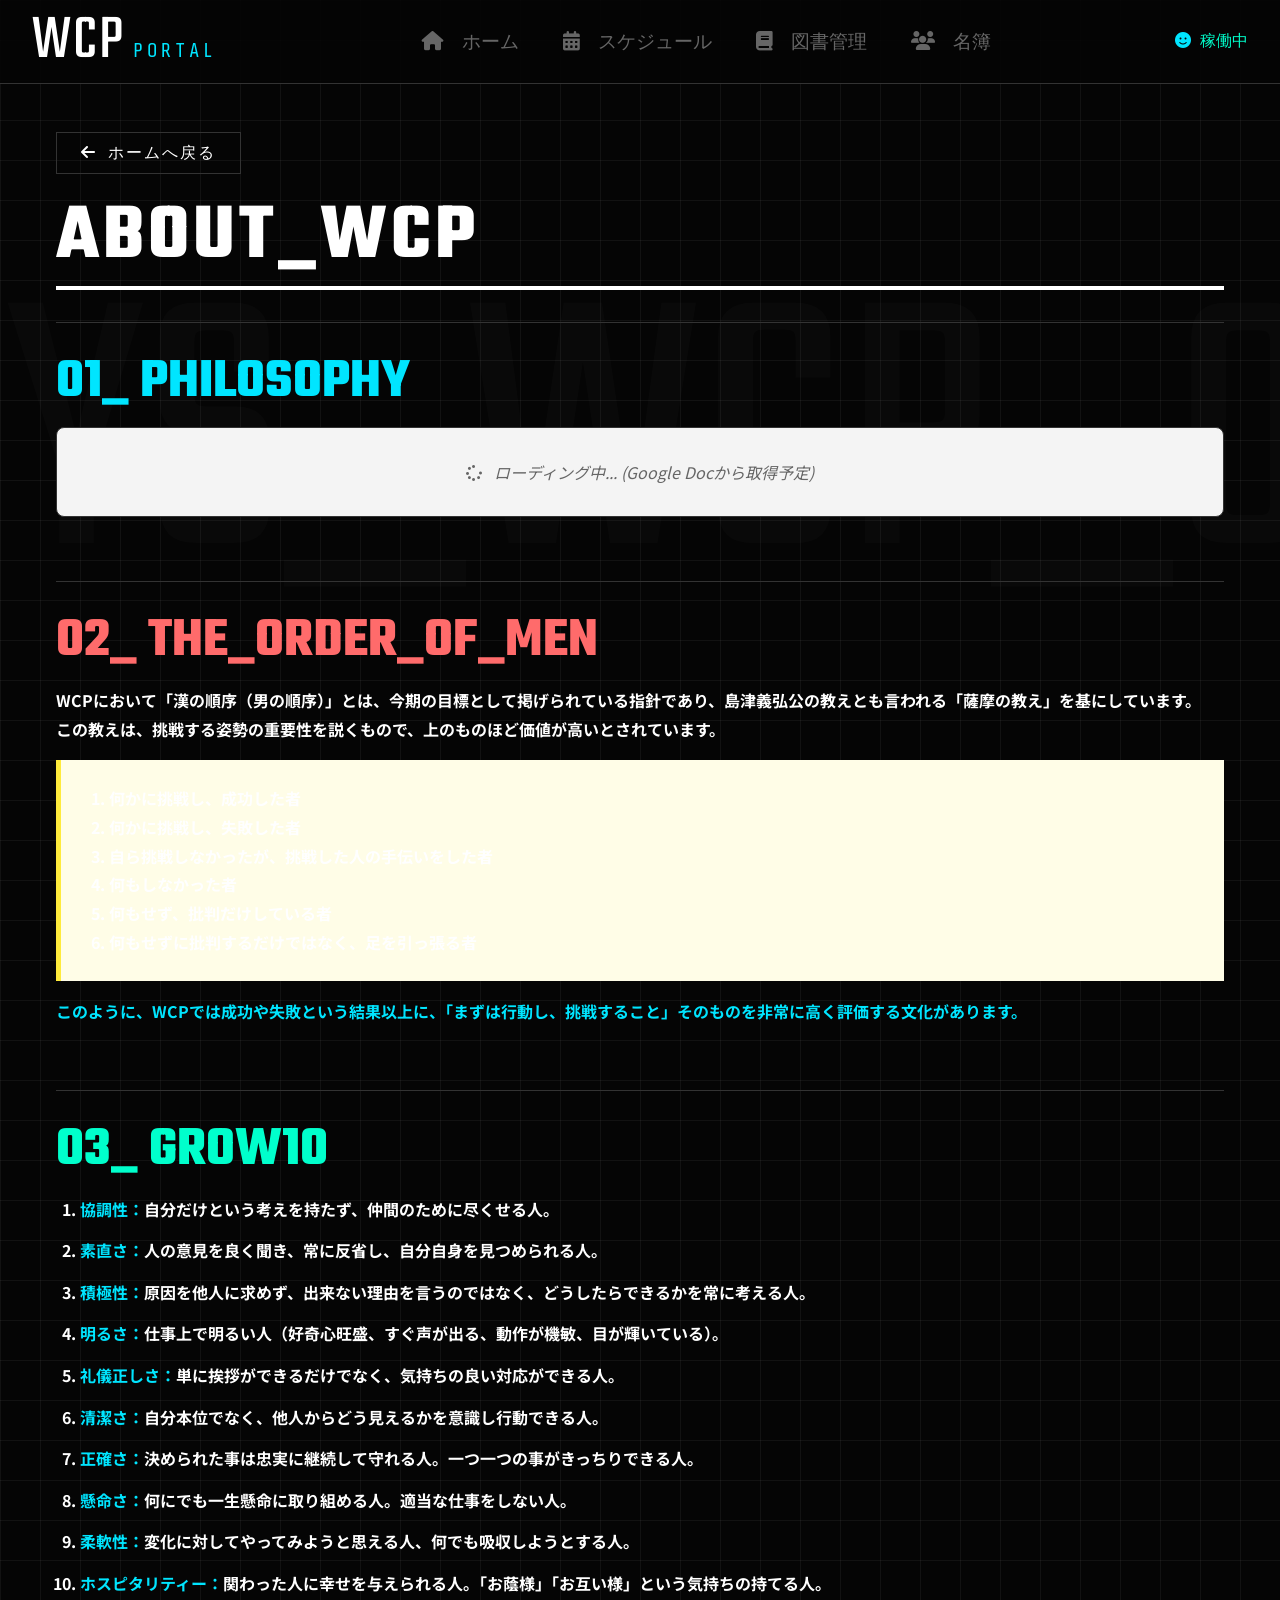
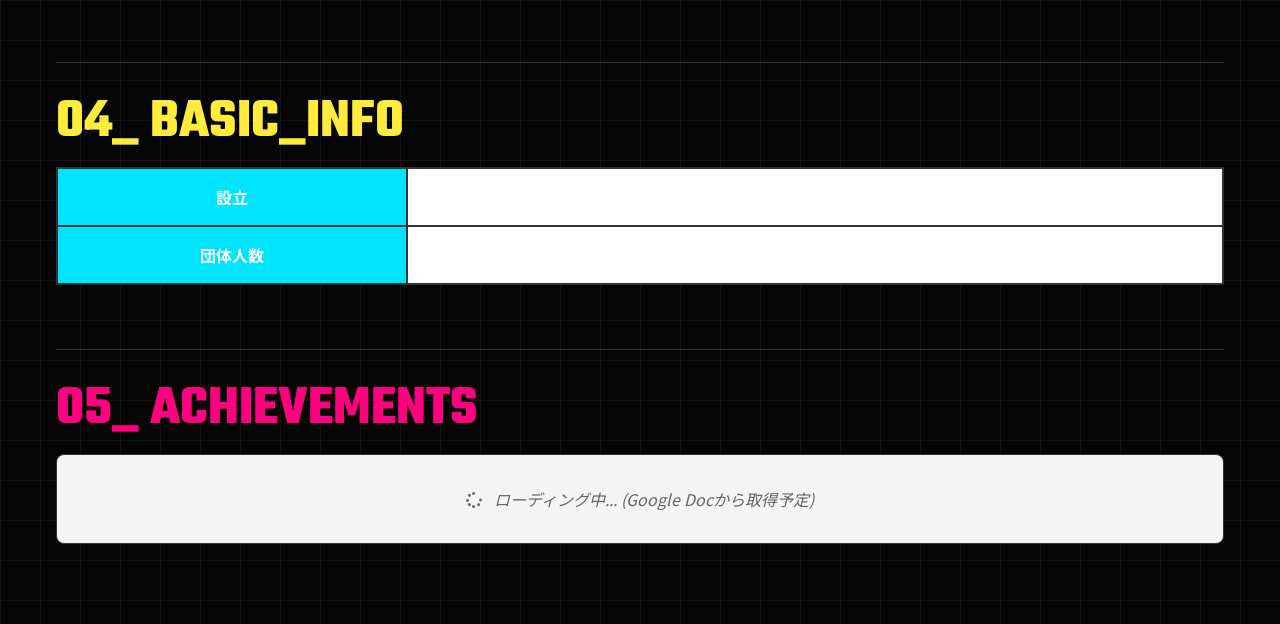
==== about.html @ 104dc33b "Add files via upload" ====
<!DOCTYPE html>
<html lang="ja">
<head>
    <meta charset="UTF-8">
    <meta name="viewport" content="width=device-width, initial-scale=1.0">
    <title>WCPについて | WCP Member Portal</title>
    <!-- Fonts: Shrikhand for headings, Noto Sans JP for body -->
    <link rel="preconnect" href="https://fonts.googleapis.com">
    <link rel="preconnect" href="https://fonts.gstatic.com" crossorigin>
    <link href="https://fonts.googleapis.com/css2?family=Noto+Sans+JP:wght@400;700;900&family=Share+Tech+Mono&family=Shrikhand&family=Teko:wght@400;600;700&display=swap" rel="stylesheet">
    <!-- FontAwesome -->
    <link rel="stylesheet" href="https://cdnjs.cloudflare.com/ajax/libs/font-awesome/6.4.0/css/all.min.css">
    <link rel="stylesheet" href="index.css">
</head>
<body>
    <div class="pop-background-pattern"></div>

    <header class="topbar">
        <div class="logo">
            <span class="pop-text">WCP</span>
            <span class="sub-logo">PORTAL</span>
        </div>
        <nav class="main-nav">
            <button class="nav-btn" data-view="home" onclick="window.location.href='index.html?view=home'"><i class="fa-solid fa-house"></i> ホーム</button>
            <button class="nav-btn" data-view="schedule" onclick="window.location.href='index.html?view=schedule'"><i class="fa-solid fa-calendar-days"></i> スケジュール</button>
            <button class="nav-btn" data-view="books" onclick="window.location.href='index.html?view=books'"><i class="fa-solid fa-book"></i> 図書管理</button>
            <button class="nav-btn" data-view="roster" onclick="window.location.href='index.html?view=roster'"><i class="fa-solid fa-users"></i> 名簿</button>
        </nav>
        <div class="user-status">
            <i class="fa-solid fa-face-smile" style="color: var(--accent-blue);"></i> 稼働中
        </div>
    </header>

    <main class="container">
        <div class="view-animate">
            <button class="cyber-btn" style="margin-bottom: 1.5rem;" onclick="window.location.href='index.html'"><i class="fa-solid fa-arrow-left"></i> ホームへ戻る</button>
            <h1 class="section-title">ABOUT_WCP</h1>
            
            <div class="cyber-card" style="margin-bottom: 2rem;">
                <h2 style="font-family: var(--font-heading); font-size: 3.5rem; color: var(--accent-blue); margin-bottom: 1rem; line-height: 1;">
                    01_ PHILOSOPHY
                </h2>
                <!-- Google ドキュメントから取得する前提の枠 -->
                <div style="background: #f4f4f4; border: 1px solid var(--border-color); padding: 2rem; text-align: center; font-style: italic; color: var(--text-muted); border-radius: 8px;">
                    <i class="fa-solid fa-spinner fa-spin" style="margin-right: 0.5rem;"></i> ローディング中... (Google Docから取得予定)
                </div>
            </div>

            <div class="cyber-card" style="margin-bottom: 2rem;">
                <h2 style="font-family: var(--font-heading); font-size: 3.5rem; color: #ff6b6b; margin-bottom: 1rem; line-height: 1;">
                    02_ THE_ORDER_OF_MEN
                </h2>
                <p style="line-height: 1.8; font-weight: 700; margin-bottom: 1rem;">
                    WCPにおいて「漢の順序（男の順序）」とは、今期の目標として掲げられている指針であり、島津義弘公の教えとも言われる「薩摩の教え」を基にしています。<br>
                    この教えは、挑戦する姿勢の重要性を説くもので、上のものほど価値が高いとされています。
                </p>
                <ol style="padding-left: 2rem; line-height: 1.8; font-weight: 700; margin-bottom: 1rem; background: #fffde7; padding: 1.5rem 1.5rem 1.5rem 3rem; border-left: 5px solid var(--accent-yellow);">
                    <li>何かに挑戦し、成功した者</li>
                    <li>何かに挑戦し、失敗した者</li>
                    <li>自ら挑戦しなかったが、挑戦した人の手伝いをした者</li>
                    <li>何もしなかった者</li>
                    <li>何もせず、批判だけしている者</li>
                    <li>何もせずに批判するだけではなく、足を引っ張る者</li>
                </ol>
                <p style="line-height: 1.8; font-weight: 700; color: var(--accent-blue);">
                    このように、WCPでは成功や失敗という結果以上に、「まずは行動し、挑戦すること」そのものを非常に高く評価する文化があります。
                </p>
            </div>

            <div class="cyber-card" style="margin-bottom: 2rem;">
                <h2 style="font-family: var(--font-heading); font-size: 3.5rem; color: #00ffcc; margin-bottom: 1rem; line-height: 1;">
                    03_ GROW10
                </h2>
                <ol style="padding-left: 1.5rem; line-height: 1.8; font-weight: 700; display: flex; flex-direction: column; gap: 0.8rem;">
                    <li><span style="color: var(--accent-blue);">協調性：</span>自分だけという考えを持たず、仲間のために尽くせる人。</li>
                    <li><span style="color: var(--accent-blue);">素直さ：</span>人の意見を良く聞き、常に反省し、自分自身を見つめられる人。</li>
                    <li><span style="color: var(--accent-blue);">積極性：</span>原因を他人に求めず、出来ない理由を言うのではなく、どうしたらできるかを常に考える人。</li>
                    <li><span style="color: var(--accent-blue);">明るさ：</span>仕事上で明るい人（好奇心旺盛、すぐ声が出る、動作が機敏、目が輝いている）。</li>
                    <li><span style="color: var(--accent-blue);">礼儀正しさ：</span>単に挨拶ができるだけでなく、気持ちの良い対応ができる人。</li>
                    <li><span style="color: var(--accent-blue);">清潔さ：</span>自分本位でなく、他人からどう見えるかを意識し行動できる人。</li>
                    <li><span style="color: var(--accent-blue);">正確さ：</span>決められた事は忠実に継続して守れる人。一つ一つの事がきっちりできる人。</li>
                    <li><span style="color: var(--accent-blue);">懸命さ：</span>何にでも一生懸命に取り組める人。適当な仕事をしない人。</li>
                    <li><span style="color: var(--accent-blue);">柔軟性：</span>変化に対してやってみようと思える人、何でも吸収しようとする人。</li>
                    <li><span style="color: var(--accent-blue);">ホスピタリティー：</span>関わった人に幸せを与えられる人。「お蔭様」「お互い様」という気持ちの持てる人。</li>
                </ol>
            </div>

            <div class="cyber-card" style="margin-bottom: 2rem;">
                <h2 style="font-family: var(--font-heading); font-size: 3.5rem; color: var(--accent-yellow); margin-bottom: 1rem; line-height: 1;">
                    04_ BASIC_INFO
                </h2>
                <table class="info-table" style="width: 100%; border-collapse: collapse; margin-top: 1rem;">
                    <tbody>
                        <tr>
                            <th style="padding: 1rem; border: var(--border-width) solid var(--border-color); background: var(--accent-blue); color: white; width: 30%;">設立</th>
                            <td style="padding: 1rem; border: var(--border-width) solid var(--border-color); background: #fff; font-weight: bold;">2023年9月14日</td>
                        </tr>
                        <tr>
                            <th style="padding: 1rem; border: var(--border-width) solid var(--border-color); background: var(--accent-blue); color: white;">団体人数</th>
                            <td style="padding: 1rem; border: var(--border-width) solid var(--border-color); background: #fff; font-weight: bold;">115人</td>
                        </tr>
                    </tbody>
                </table>
            </div>

            <div class="cyber-card">
                <h2 style="font-family: var(--font-heading); font-size: 3.5rem; color: var(--accent-pink); margin-bottom: 1rem; line-height: 1;">
                    05_ ACHIEVEMENTS
                </h2>
                <!-- Google ドキュメントから取得する前提の枠 -->
                <div style="background: #f4f4f4; border: 1px solid var(--border-color); padding: 2rem; text-align: center; font-style: italic; color: var(--text-muted); border-radius: 8px;">
                    <i class="fa-solid fa-spinner fa-spin" style="margin-right: 0.5rem;"></i> ローディング中... (Google Docから取得予定)
                </div>
            </div>
        </div>
    </main>

    <script src="app.js"></script>
</body>
</html>
---- index.css ----
:root {
    --bg-color: #050505;
    --text-main: #ffffff;
    --text-muted: #666666;
    --accent-yellow: #ffeb3b;
    --accent-blue: #00e5ff;
    --accent-pink: #ff007f;
    --border-color: #333333;
    --border-width: 2px;
    --font-heading: 'Teko', sans-serif;
    --font-body: 'Noto Sans JP', sans-serif;
    --font-mono: 'Share Tech Mono', monospace;
    --transition-speed: 0.2s;
    --hard-shadow: none;
    --hard-shadow-hover: none;
}

* {
    margin: 0;
    padding: 0;
    box-sizing: border-box;
}

body {
    background-color: var(--bg-color);
    color: var(--text-main);
    font-family: var(--font-body);
    min-height: 100vh;
    overflow-x: hidden;
    position: relative;
    /* Subtle cyberpunk grid */
    background-image: 
        linear-gradient(rgba(255, 255, 255, 0.05) 1px, transparent 1px),
        linear-gradient(90deg, rgba(255, 255, 255, 0.05) 1px, transparent 1px);
    background-size: 40px 40px;
}

.pop-background-pattern {
    position: fixed;
    top: 50%;
    left: 50%;
    transform: translate(-50%, -50%);
    font-family: var(--font-heading);
    font-size: 30vw;
    color: rgba(255, 255, 255, 0.02);
    z-index: -1;
    pointer-events: none;
    white-space: nowrap;
    text-transform: uppercase;
}
.pop-background-pattern::after {
    content: "SYS_WCP_01";
}

/* Top Navigation */
.topbar {
    display: flex;
    justify-content: space-between;
    align-items: center;
    padding: 1rem 2rem;
    background: rgba(5, 5, 5, 0.9);
    border-bottom: 1px solid var(--border-color);
    box-shadow: none;
    position: sticky;
    top: 0;
    z-index: 100;
}

.logo {
    display: flex;
    align-items: baseline;
    gap: 0.5rem;
}

.pop-text {
    font-family: var(--font-heading);
    font-size: 4rem;
    color: var(--text-main);
    text-shadow: none;
    letter-spacing: 2px;
    line-height: 0.8;
}

.sub-logo {
    font-family: var(--font-mono);
    font-size: 1.2rem;
    color: var(--accent-blue);
    letter-spacing: 4px;
}

.main-nav {
    display: flex;
    gap: 1.5rem;
}

.nav-btn {
    background: transparent;
    border: none;
    color: var(--text-muted);
    font-family: var(--font-mono);
    font-size: 1.2rem;
    font-weight: normal;
    cursor: pointer;
    padding: 0.5rem 0;
    border-radius: 0;
    box-shadow: none;
    transition: all var(--transition-speed) ease;
    text-transform: uppercase;
    position: relative;
}

.nav-btn i {
    margin-right: 0.5rem;
}

.nav-btn::before {
    content: '> ';
    opacity: 0;
    color: var(--accent-yellow);
    transition: opacity var(--transition-speed) ease;
}

.nav-btn:hover {
    color: var(--text-main);
    transform: none;
}

.nav-btn:hover::before {
    opacity: 1;
}

.nav-btn.active {
    color: var(--accent-yellow);
}
.nav-btn.active::before {
    opacity: 1;
}

.user-status {
    font-family: var(--font-mono);
    font-weight: normal;
    font-size: 1rem;
    background: transparent;
    padding: 0;
    border: none;
    color: #00ffcc;
}

/* Layout */
.container {
    max-width: 1200px;
    margin: 3rem auto;
    padding: 0 1rem;
}

/* Common Components */
.section-title {
    font-family: var(--font-heading);
    font-size: 5rem;
    color: var(--text-main);
    margin-bottom: 2rem;
    text-align: left;
    text-shadow: none;
    letter-spacing: 4px;
    border-bottom: 4px solid var(--text-main);
    padding-bottom: 0.5rem;
    line-height: 1;
    text-transform: uppercase;
}

.cyber-card { 
    background: transparent;
    border: none;
    border-top: 1px solid var(--border-color);
    border-radius: 0;
    padding: 2rem 0;
    box-shadow: none;
    transition: all var(--transition-speed) ease;
    position: relative;
    overflow: visible;
}

.cyber-card:hover {
    transform: none;
    box-shadow: none;
    border-top-color: var(--text-main);
}

/* Typography List specific for Home Menu */
.typo-menu-list {
    display: flex;
    flex-direction: column;
    gap: 1rem;
}

.typo-menu-item {
    font-family: var(--font-heading);
    font-size: 4rem;
    line-height: 1;
    color: var(--text-muted);
    cursor: pointer;
    transition: all var(--transition-speed) ease;
    display: flex;
    align-items: center;
    gap: 1rem;
    text-transform: uppercase;
}

.typo-menu-item:hover {
    color: var(--text-main);
    padding-left: 2rem;
}

.typo-menu-item:hover .typo-menu-index {
    color: var(--accent-yellow);
}

.typo-menu-index {
    font-size: 2rem;
    color: var(--border-color);
    font-family: var(--font-mono);
    transition: color var(--transition-speed) ease;
}

/* Marquee for Goal */
.marquee-container {
    width: 100vw;
    position: relative;
    left: 50%;
    right: 50%;
    margin-left: -50vw;
    margin-right: -50vw;
    overflow: hidden;
    background: var(--text-main);
    padding: 1rem 0;
    margin-bottom: 4rem;
    display: flex;
    white-space: nowrap;
}

.marquee-text {
    font-family: var(--font-heading);
    font-size: 10vw;
    color: var(--bg-color);
    line-height: 1;
    padding-right: 5vw;
    letter-spacing: 0.5vw;
    font-weight: 700;
}

.marquee-content {
    display: flex;
    animation: marquee 20s linear infinite;
}

@keyframes marquee {
    0%   { transform: translateX(0); }
    100% { transform: translateX(-50%); }
}

/* Buttons */
.cyber-btn {
    background: transparent;
    color: var(--text-main);
    border: 1px solid var(--border-color);
    padding: 0.6rem 1.5rem;
    font-family: var(--font-mono);
    font-weight: normal;
    font-size: 1rem;
    cursor: pointer;
    border-radius: 0;
    transition: all var(--transition-speed) ease;
    box-shadow: none;
    text-align: center;
    text-transform: uppercase;
    letter-spacing: 2px;
}

.cyber-btn:hover {
    background: var(--text-main);
    color: var(--bg-color);
    border-color: var(--text-main);
}

.cyber-btn:disabled {
    background: transparent;
    color: #444;
    border-color: #333;
    cursor: not-allowed;
}

.cyber-btn.danger {
    color: var(--accent-pink);
    border-color: var(--accent-pink);
}
.cyber-btn.danger:hover {
    background: var(--accent-pink);
    color: var(--bg-color);
}

/* Inputs */
.cyber-input {
    background: transparent;
    border: none;
    border-bottom: 1px solid var(--border-color);
    color: var(--text-main);
    padding: 0.8rem 0;
    font-family: var(--font-mono);
    font-size: 1rem;
    border-radius: 0;
    width: 100%;
    transition: all var(--transition-speed) ease;
    outline: none;
}

.cyber-input:focus {
    border-bottom-color: var(--accent-blue);
}

/* Grids */
.grid-2 {
    display: grid;
    grid-template-columns: repeat(auto-fit, minmax(300px, 1fr));
    gap: 3rem;
}

.grid-3 {
    display: grid;
    grid-template-columns: repeat(auto-fit, minmax(280px, 1fr));
    gap: 3rem;
}

/* Status Indicators */
.status-badge {
    display: inline-block;
    padding: 0.2rem 0;
    font-family: var(--font-mono);
    font-size: 0.85rem;
    font-weight: normal;
    border: none;
    text-transform: uppercase;
    letter-spacing: 1px;
}

.status-available {
    color: var(--accent-blue);
}

.status-borrowed {
    color: var(--accent-pink);
}

/* News Section */
.news-item {
    padding: 1rem 0;
    border-bottom: 1px solid var(--border-color);
}
.news-item:last-child {
    border-bottom: none;
}
.news-date {
    font-size: 0.9rem;
    color: var(--accent-blue);
    font-family: var(--font-mono);
    margin-bottom: 0.3rem;
}

/* Book Details */
.book-cover {
    height: 150px;
    background: transparent;
    border: 1px solid var(--border-color);
    display: flex;
    align-items: center;
    justify-content: center;
    font-size: 3.5rem;
    color: var(--text-muted);
    margin-bottom: 1rem;
    transition: all var(--transition-speed) ease;
}

.cyber-card:hover .book-cover {
    color: var(--text-main);
    border-color: var(--text-main);
}

.book-title {
    font-family: var(--font-heading);
    font-size: 2rem;
    font-weight: normal;
    margin-bottom: 0.5rem;
    line-height: 1.1;
    letter-spacing: 1px;
}

.book-meta {
    font-family: var(--font-mono);
    font-size: 0.9rem;
    color: var(--text-muted);
    margin-bottom: 1rem;
}

/* Roster Profile */
.profile-header {
    display: flex;
    align-items: center;
    gap: 2rem;
    margin-bottom: 1.5rem;
}

.avatar {
    width: 80px;
    height: 80px;
    flex-shrink: 0;
    border-radius: 0;
    background: transparent;
    border: 1px solid var(--border-color);
    display: flex;
    align-items: center;
    justify-content: center;
    font-size: 2rem;
    color: var(--text-muted);
    font-family: var(--font-heading);
}

.cyber-card:hover .avatar {
    border-color: var(--text-main);
    color: var(--text-main);
}

.badge-list {
    display: flex;
    flex-wrap: wrap;
    gap: 0.5rem;
    margin-top: 0.5rem;
}

.badge {
    background: transparent;
    padding: 0.2rem 0;
    font-family: var(--font-mono);
    font-size: 0.85rem;
    color: var(--text-muted);
    border: none;
    border-bottom: 1px solid var(--border-color);
}

/* Timeline */
.timeline {
    position: relative;
    padding-left: 2rem;
    margin-top: 1rem;
}

.timeline::before {
    content: '';
    position: absolute;
    left: 0;
    top: 0;
    bottom: 0;
    width: 1px;
    background: var(--border-color);
}

.timeline-item {
    position: relative;
    margin-bottom: 2rem;
    background: transparent;
    border: none;
    padding: 0;
}

.timeline-item::before {
    content: '';
    position: absolute;
    left: -2.25rem;
    top: 0.5rem;
    width: 8px;
    height: 8px;
    background: var(--text-main);
}

/* Modal */
.modal-overlay {
    position: fixed;
    top: 0;
    left: 0;
    width: 100vw;
    height: 100vh;
    background: rgba(0, 0, 0, 0.9);
    backdrop-filter: blur(10px);
    display: flex;
    align-items: center;
    justify-content: center;
    z-index: 1000;
    opacity: 1;
    transition: opacity 0.3s ease;
}

.modal-overlay.hidden {
    opacity: 0;
    pointer-events: none;
}

.modal-content {
    background: var(--bg-color);
    border: 1px solid var(--border-color);
    padding: 3rem;
    width: 90%;
    max-width: 600px;
    position: relative;
    transform: translateY(0);
    transition: transform 0.3s ease;
}

.modal-overlay.hidden .modal-content {
    transform: translateY(20px);
}

.modal-close {
    position: absolute;
    top: 1rem;
    right: 1rem;
    width: 40px;
    height: 40px;
    background: transparent;
    border: none;
    color: var(--text-muted);
    font-size: 1.5rem;
    cursor: pointer;
    transition: color 0.2s ease;
    display: flex;
    align-items: center;
    justify-content: center;
}

.modal-close:hover {
    color: var(--accent-pink);
}

/* Forms */
.form-group {
    margin-bottom: 2rem;
}

.form-group label {
    display: block;
    margin-bottom: 0.5rem;
    font-family: var(--font-mono);
    color: var(--text-muted);
    font-size: 0.9rem;
    text-transform: uppercase;
}

/* Animations */
@keyframes popIn {
    0% { opacity: 0; transform: translateY(20px); }
    100% { opacity: 1; transform: translateY(0); }
}

.view-animate {
    animation: popIn 0.4s ease forwards;
}

/* Event Attendees Tags */
.event-attendees {
    display: flex;
    flex-wrap: wrap;
    gap: 0.4rem;
    margin-bottom: 0.8rem;
    max-height: 70px;
    overflow-y: auto;
}

.event-attendees::-webkit-scrollbar {
    width: 2px;
}
.event-attendees::-webkit-scrollbar-track {
    background: transparent;
}
.event-attendees::-webkit-scrollbar-thumb {
    background: var(--border-color);
}

.attendee-tag {
    background-color: transparent;
    border: 1px solid var(--border-color);
    color: var(--text-muted);
    padding: 0.2rem 0.6rem;
    font-size: 0.85rem;
    font-family: var(--font-mono);
}

/* Member Accordion UI */
.member-details {
    max-height: 0;
    overflow: hidden;
    transition: max-height 0.3s ease, margin 0.3s ease, padding 0.3s ease, border-top 0.3s ease;
}

.member-details.open {
    max-height: 800px;
    margin-top: 1rem;
    padding-top: 1rem;
    border-top: 1px solid var(--border-color);
}

.member-edit-btn {
    padding: 0.2rem 0.6rem;
    font-size: 0.8rem;
    margin-left: 0.5rem;
}

.detail-row {
    display: flex;
    justify-content: space-between;
    align-items: flex-start;
    margin-bottom: 1rem;
}

.accordion-icon .transition-icon {
    transition: transform 0.3s ease;
}

.accordion-icon.open .transition-icon {
    transform: rotate(180deg);
}

/* ==========================================
   Schedule Tabs
   ========================================== */
.schedule-tabs {
    display: flex;
    gap: 1rem;
    background: transparent;
    border-bottom: 1px solid var(--border-color);
    padding: 0;
    margin-bottom: 2rem;
}

.schedule-tab-btn {
    background: transparent;
    color: var(--text-muted);
    border: none;
    padding: 1rem 0;
    font-family: var(--font-heading);
    font-size: 2rem;
    cursor: pointer;
    transition: color var(--transition-speed) ease;
    display: flex;
    align-items: center;
    gap: 0.5rem;
}

.schedule-tab-btn:hover {
    color: var(--text-main);
}

.schedule-tab-btn.active {
    color: var(--accent-yellow);
    border-bottom: 2px solid var(--accent-yellow);
}

/* ==========================================
   Responsive Design (Mobile)
   ========================================== */
@media (max-width: 768px) {
    .topbar {
        flex-direction: column;
        gap: 1rem;
        padding: 1rem;
    }
    
    .main-nav {
        width: 100%;
        overflow-x: auto;
        white-space: nowrap;
        padding-bottom: 0.5rem;
        scrollbar-width: none;
    }
    
    .grid-2, .grid-3 {
        grid-template-columns: 1fr;
    }

    .modal-content {
        width: 100%;
        height: 100%;
        border: none;
        padding: 2rem 1rem;
        transform: translateY(100%);
    }

    .container {
        margin: 1.5rem auto;
        padding: 0 1rem;
    }
    
    .section-title {
        font-size: 3rem;
    }
    
    .pop-text {
        font-size: 3rem;
    }
    
    .typo-menu-item {
        font-size: 2.5rem;
    }

    .marquee-text {
        font-size: 15vw;
    }
}

/* ==========================================
   Category Tasks Progress UI
   ========================================== */
.task-icons-container {
    display: flex;
    flex-wrap: wrap;
    gap: 1rem;
    margin-top: 1rem;
}

.task-icon {
    font-family: var(--font-heading);
    font-size: 1.5rem;
    color: var(--text-muted);
    transition: color 0.3s ease;
    cursor: help;
    position: relative;
}

.task-icon.unlocked {
    color: var(--accent-blue);
}

.task-icon::after {
    content: attr(data-tooltip);
    position: absolute;
    bottom: 120%;
    left: 50%;
    transform: translateX(-50%);
    background: var(--text-main);
    color: var(--bg-color);
    padding: 0.4rem 0.8rem;
    font-size: 0.85rem;
    white-space: nowrap;
    opacity: 0;
    pointer-events: none;
    transition: opacity 0.2s ease;
    font-family: var(--font-mono);
}

.task-icon:hover::after {
    opacity: 1;
}
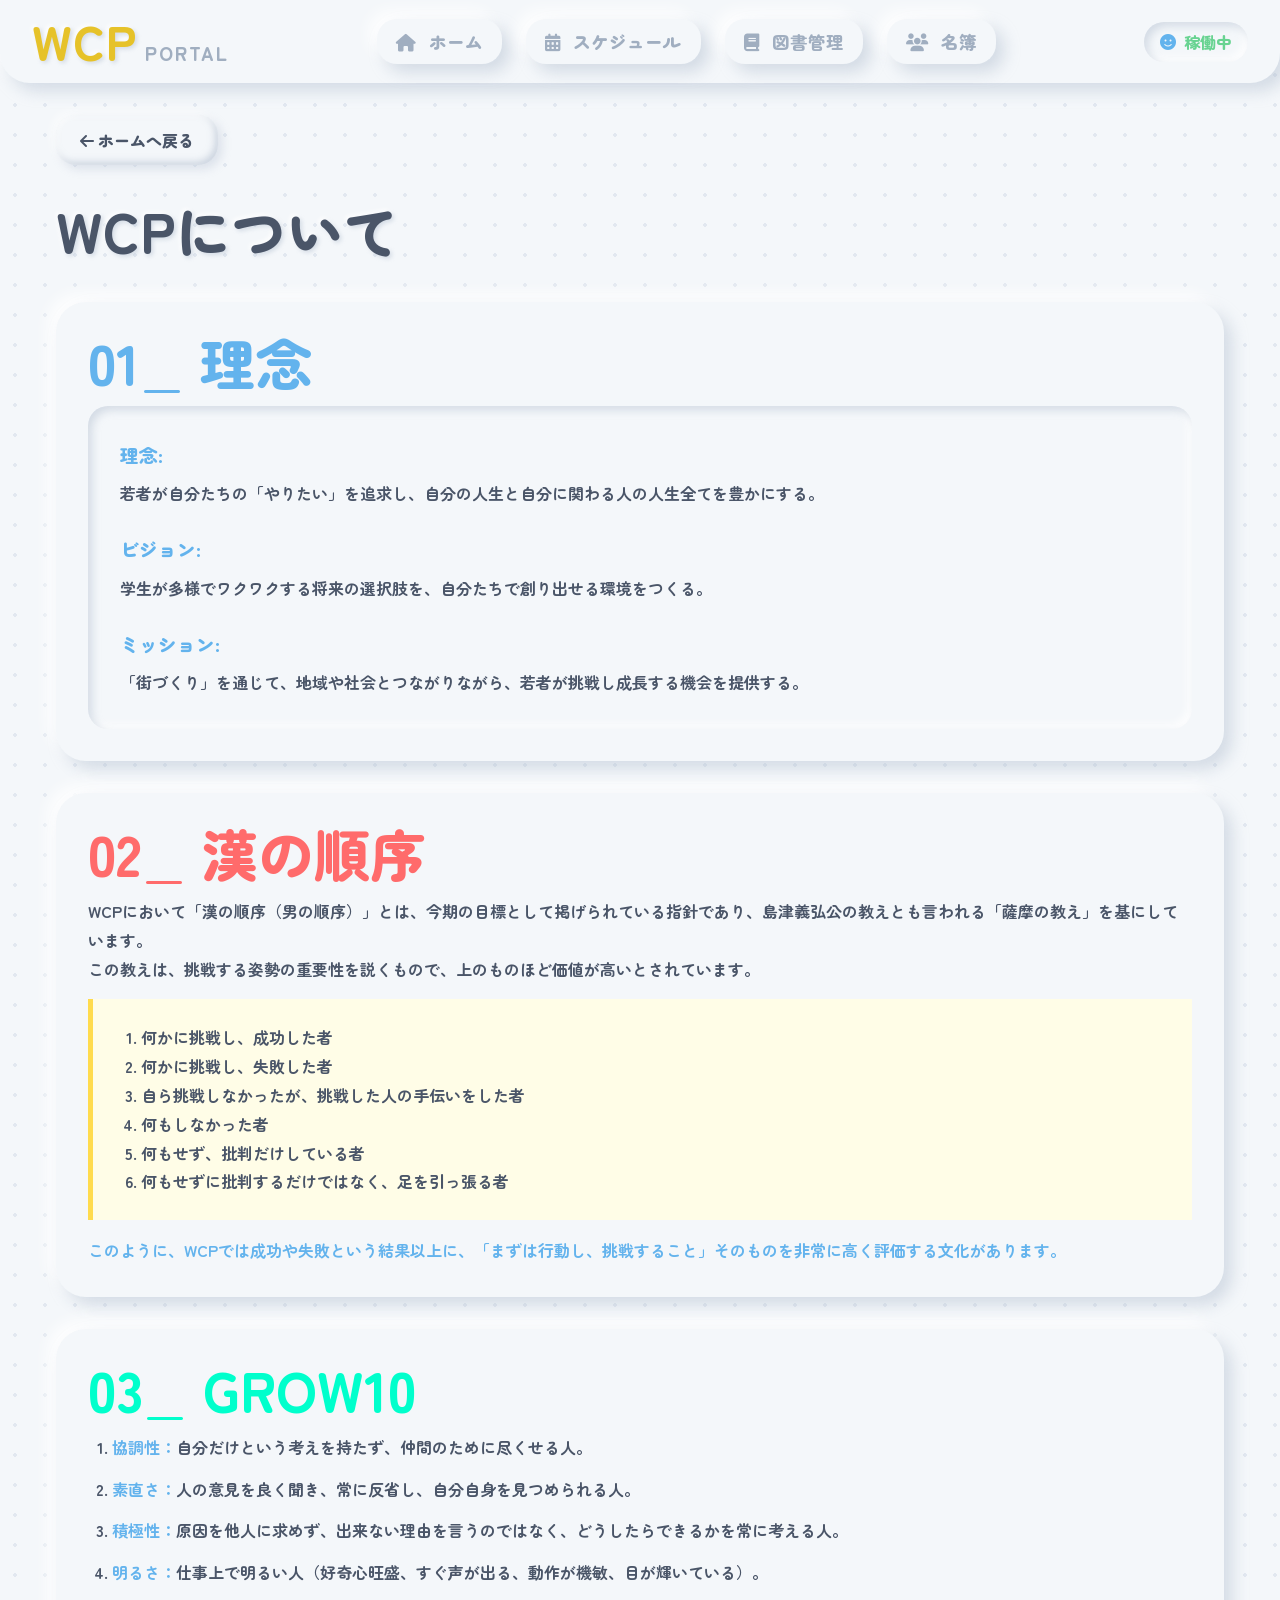
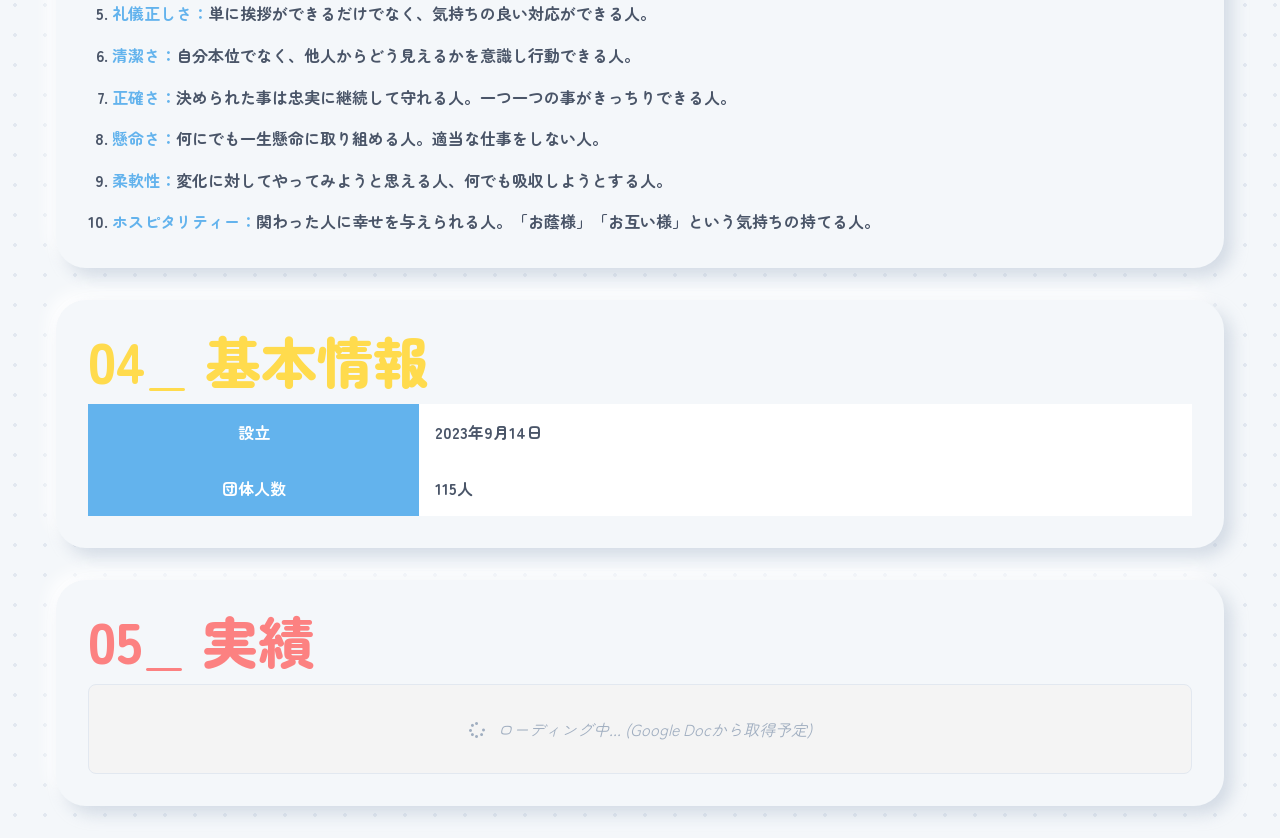
==== commit 2a7175e5: "Add files via upload" ====
--- a/about.html
+++ b/about.html
@@ -7,7 +7,7 @@
     <!-- Fonts: Shrikhand for headings, Noto Sans JP for body -->
     <link rel="preconnect" href="https://fonts.googleapis.com">
     <link rel="preconnect" href="https://fonts.gstatic.com" crossorigin>
-    <link href="https://fonts.googleapis.com/css2?family=Noto+Sans+JP:wght@400;700;900&family=Share+Tech+Mono&family=Shrikhand&family=Teko:wght@400;600;700&display=swap" rel="stylesheet">
+    <link href="https://fonts.googleapis.com/css2?family=Nunito:wght@400;700;900&family=Zen+Maru+Gothic:wght@400;700;900&display=swap" rel="stylesheet">
     <!-- FontAwesome -->
     <link rel="stylesheet" href="https://cdnjs.cloudflare.com/ajax/libs/font-awesome/6.4.0/css/all.min.css">
     <link rel="stylesheet" href="index.css">
@@ -34,21 +34,27 @@
     <main class="container">
         <div class="view-animate">
             <button class="cyber-btn" style="margin-bottom: 1.5rem;" onclick="window.location.href='index.html'"><i class="fa-solid fa-arrow-left"></i> ホームへ戻る</button>
-            <h1 class="section-title">ABOUT_WCP</h1>
+            <h1 class="section-title">WCPについて</h1>
             
             <div class="cyber-card" style="margin-bottom: 2rem;">
                 <h2 style="font-family: var(--font-heading); font-size: 3.5rem; color: var(--accent-blue); margin-bottom: 1rem; line-height: 1;">
-                    01_ PHILOSOPHY
+                    01_ 理念
                 </h2>
-                <!-- Google ドキュメントから取得する前提の枠 -->
-                <div style="background: #f4f4f4; border: 1px solid var(--border-color); padding: 2rem; text-align: center; font-style: italic; color: var(--text-muted); border-radius: 8px;">
-                    <i class="fa-solid fa-spinner fa-spin" style="margin-right: 0.5rem;"></i> ローディング中... (Google Docから取得予定)
+                <div style="background: var(--surface-color); padding: 2rem; color: var(--text-main); border-radius: 20px; box-shadow: var(--shadow-in); line-height: 1.8; font-weight: 700;">
+                    <h3 style="color: var(--accent-blue); margin-bottom: 0.5rem;">理念:</h3>
+                    <p style="margin-bottom: 1.5rem;">若者が自分たちの「やりたい」を追求し、自分の人生と自分に関わる人の人生全てを豊かにする。</p>
+                    
+                    <h3 style="color: var(--accent-blue); margin-bottom: 0.5rem;">ビジョン:</h3>
+                    <p style="margin-bottom: 1.5rem;">学生が多様でワクワクする将来の選択肢を、自分たちで創り出せる環境をつくる。</p>
+                    
+                    <h3 style="color: var(--accent-blue); margin-bottom: 0.5rem;">ミッション:</h3>
+                    <p>「街づくり」を通じて、地域や社会とつながりながら、若者が挑戦し成長する機会を提供する。</p>
                 </div>
             </div>
 
             <div class="cyber-card" style="margin-bottom: 2rem;">
                 <h2 style="font-family: var(--font-heading); font-size: 3.5rem; color: #ff6b6b; margin-bottom: 1rem; line-height: 1;">
-                    02_ THE_ORDER_OF_MEN
+                    02_ 漢の順序
                 </h2>
                 <p style="line-height: 1.8; font-weight: 700; margin-bottom: 1rem;">
                     WCPにおいて「漢の順序（男の順序）」とは、今期の目標として掲げられている指針であり、島津義弘公の教えとも言われる「薩摩の教え」を基にしています。<br>
@@ -87,7 +93,7 @@
 
             <div class="cyber-card" style="margin-bottom: 2rem;">
                 <h2 style="font-family: var(--font-heading); font-size: 3.5rem; color: var(--accent-yellow); margin-bottom: 1rem; line-height: 1;">
-                    04_ BASIC_INFO
+                    04_ 基本情報
                 </h2>
                 <table class="info-table" style="width: 100%; border-collapse: collapse; margin-top: 1rem;">
                     <tbody>
@@ -105,7 +111,7 @@
 
             <div class="cyber-card">
                 <h2 style="font-family: var(--font-heading); font-size: 3.5rem; color: var(--accent-pink); margin-bottom: 1rem; line-height: 1;">
-                    05_ ACHIEVEMENTS
+                    05_ 実績
                 </h2>
                 <!-- Google ドキュメントから取得する前提の枠 -->
                 <div style="background: #f4f4f4; border: 1px solid var(--border-color); padding: 2rem; text-align: center; font-style: italic; color: var(--text-muted); border-radius: 8px;">
--- a/index.css
+++ b/index.css
@@ -1,18 +1,26 @@
 :root {
-    --bg-color: #050505;
-    --text-main: #ffffff;
-    --text-muted: #666666;
-    --accent-yellow: #ffeb3b;
-    --accent-blue: #00e5ff;
-    --accent-pink: #ff007f;
-    --border-color: #333333;
-    --border-width: 2px;
-    --font-heading: 'Teko', sans-serif;
-    --font-body: 'Noto Sans JP', sans-serif;
-    --font-mono: 'Share Tech Mono', monospace;
-    --transition-speed: 0.2s;
-    --hard-shadow: none;
-    --hard-shadow-hover: none;
+    --bg-color: #f4f7fa; /* Soft off-white for clay bg */
+    --surface-color: #f4f7fa; /* Same as bg for claymorphism base */
+    --text-main: #4a5568;
+    --text-muted: #a0aec0;
+    --accent-yellow: #ffdb4d; /* Pop yellow */
+    --accent-yellow-dark: #e6c229;
+    --accent-blue: #63b3ed;
+    --accent-pink: #fc8181;
+    --accent-green: #68d391;
+    --border-color: #e2e8f0;
+    --border-width: 0px; /* No hard borders in clay */
+    --font-heading: 'Zen Maru Gothic', sans-serif;
+    --font-body: 'Zen Maru Gothic', sans-serif;
+    --font-mono: 'Nunito', sans-serif; /* Keep it round */
+    --transition-speed: 0.3s;
+    
+    /* Clay Shadows */
+    --shadow-out: 8px 8px 16px rgba(163, 177, 198, 0.4), -8px -8px 16px rgba(255, 255, 255, 0.9);
+    --shadow-in: inset 4px 4px 8px rgba(163, 177, 198, 0.4), inset -4px -4px 8px rgba(255, 255, 255, 0.9);
+    --shadow-btn: inset 2px 2px 5px rgba(255, 255, 255, 0.6), inset -3px -3px 7px rgba(163, 177, 198, 0.5), 4px 4px 10px rgba(163, 177, 198, 0.3), -4px -4px 10px rgba(255, 255, 255, 0.6);
+    --shadow-btn-hover: inset 2px 2px 5px rgba(255, 255, 255, 0.8), inset -3px -3px 7px rgba(163, 177, 198, 0.6), 6px 6px 14px rgba(163, 177, 198, 0.4), -6px -6px 14px rgba(255, 255, 255, 0.8);
+    --shadow-btn-active: inset 4px 4px 8px rgba(163, 177, 198, 0.5), inset -4px -4px 8px rgba(255, 255, 255, 0.8);
 }
 
 * {
@@ -28,28 +36,15 @@
     min-height: 100vh;
     overflow-x: hidden;
     position: relative;
-    /* Subtle cyberpunk grid */
-    background-image: 
-        linear-gradient(rgba(255, 255, 255, 0.05) 1px, transparent 1px),
-        linear-gradient(90deg, rgba(255, 255, 255, 0.05) 1px, transparent 1px);
-    background-size: 40px 40px;
-}
-
-.pop-background-pattern {
-    position: fixed;
-    top: 50%;
-    left: 50%;
-    transform: translate(-50%, -50%);
-    font-family: var(--font-heading);
-    font-size: 30vw;
-    color: rgba(255, 255, 255, 0.02);
-    z-index: -1;
-    pointer-events: none;
-    white-space: nowrap;
-    text-transform: uppercase;
-}
-.pop-background-pattern::after {
-    content: "SYS_WCP_01";
+    /* Soft pattern for pop feel */
+    background-image: radial-gradient(var(--border-color) 2px, transparent 2px);
+    background-size: 30px 30px;
+}
+
+/* Typography */
+h1, h2, h3, h4, h5, h6, .font-heading {
+    font-family: var(--font-heading);
+    font-weight: 800;
 }
 
 /* Top Navigation */
@@ -58,12 +53,14 @@
     justify-content: space-between;
     align-items: center;
     padding: 1rem 2rem;
-    background: rgba(5, 5, 5, 0.9);
-    border-bottom: 1px solid var(--border-color);
-    box-shadow: none;
+    background: var(--surface-color);
+    box-shadow: var(--shadow-out);
     position: sticky;
     top: 0;
     z-index: 100;
+    border-bottom: none;
+    border-radius: 0 0 30px 30px;
+    margin-bottom: 2rem;
 }
 
 .logo {
@@ -74,18 +71,20 @@
 
 .pop-text {
     font-family: var(--font-heading);
-    font-size: 4rem;
-    color: var(--text-main);
-    text-shadow: none;
+    font-size: 3rem;
+    color: var(--accent-yellow-dark);
+    font-weight: 900;
+    letter-spacing: 1px;
+    line-height: 1;
+    text-shadow: 2px 2px 4px rgba(163, 177, 198, 0.4), -2px -2px 4px rgba(255, 255, 255, 0.9);
+}
+
+.sub-logo {
+    font-family: var(--font-heading);
+    font-size: 1.2rem;
+    color: var(--text-muted);
+    font-weight: 800;
     letter-spacing: 2px;
-    line-height: 0.8;
-}
-
-.sub-logo {
-    font-family: var(--font-mono);
-    font-size: 1.2rem;
-    color: var(--accent-blue);
-    letter-spacing: 4px;
 }
 
 .main-nav {
@@ -94,135 +93,147 @@
 }
 
 .nav-btn {
-    background: transparent;
+    background: var(--surface-color);
     border: none;
     color: var(--text-muted);
-    font-family: var(--font-mono);
-    font-size: 1.2rem;
-    font-weight: normal;
+    font-family: var(--font-heading);
+    font-size: 1.1rem;
+    font-weight: 800;
     cursor: pointer;
-    padding: 0.5rem 0;
-    border-radius: 0;
-    box-shadow: none;
+    padding: 0.6rem 1.2rem;
+    border-radius: 20px;
+    box-shadow: var(--shadow-out);
     transition: all var(--transition-speed) ease;
-    text-transform: uppercase;
-    position: relative;
 }
 
 .nav-btn i {
     margin-right: 0.5rem;
 }
 
-.nav-btn::before {
-    content: '> ';
-    opacity: 0;
-    color: var(--accent-yellow);
-    transition: opacity var(--transition-speed) ease;
-}
-
 .nav-btn:hover {
-    color: var(--text-main);
-    transform: none;
-}
-
-.nav-btn:hover::before {
-    opacity: 1;
+    color: var(--accent-blue);
+    box-shadow: var(--shadow-btn-hover);
+    transform: translateY(-2px);
 }
 
 .nav-btn.active {
-    color: var(--accent-yellow);
-}
-.nav-btn.active::before {
-    opacity: 1;
+    color: var(--accent-yellow-dark);
+    box-shadow: var(--shadow-in);
+    transform: translateY(2px);
 }
 
 .user-status {
-    font-family: var(--font-mono);
-    font-weight: normal;
+    font-family: var(--font-heading);
+    font-weight: 800;
     font-size: 1rem;
-    background: transparent;
-    padding: 0;
-    border: none;
-    color: #00ffcc;
+    background: var(--surface-color);
+    padding: 0.5rem 1rem;
+    border-radius: 20px;
+    box-shadow: var(--shadow-in);
+    color: var(--accent-green);
+    display: flex;
+    align-items: center;
+    gap: 0.5rem;
 }
 
 /* Layout */
 .container {
     max-width: 1200px;
-    margin: 3rem auto;
+    margin: 2rem auto;
     padding: 0 1rem;
 }
 
-/* Common Components */
 .section-title {
     font-family: var(--font-heading);
-    font-size: 5rem;
+    font-size: 3.5rem;
     color: var(--text-main);
     margin-bottom: 2rem;
     text-align: left;
-    text-shadow: none;
-    letter-spacing: 4px;
-    border-bottom: 4px solid var(--text-main);
-    padding-bottom: 0.5rem;
-    line-height: 1;
-    text-transform: uppercase;
-}
-
+    font-weight: 900;
+    text-shadow: 2px 2px 4px rgba(163, 177, 198, 0.4), -2px -2px 4px rgba(255, 255, 255, 0.9);
+    border-bottom: none;
+    padding-bottom: 0;
+}
+
+/* Clay Cards */
 .cyber-card { 
-    background: transparent;
+    background: var(--surface-color);
     border: none;
-    border-top: 1px solid var(--border-color);
-    border-radius: 0;
-    padding: 2rem 0;
-    box-shadow: none;
+    border-radius: 30px;
+    padding: 2rem;
+    box-shadow: var(--shadow-out);
     transition: all var(--transition-speed) ease;
     position: relative;
     overflow: visible;
+    margin-bottom: 2rem;
 }
 
 .cyber-card:hover {
+    transform: translateY(-5px);
+    box-shadow: 12px 12px 24px rgba(163, 177, 198, 0.4), -12px -12px 24px rgba(255, 255, 255, 0.9);
+}
+
+/* Buttons */
+.cyber-btn {
+    background: var(--surface-color);
+    color: var(--text-main);
+    border: none;
+    padding: 0.8rem 1.5rem;
+    font-family: var(--font-heading);
+    font-weight: 800;
+    font-size: 1rem;
+    cursor: pointer;
+    border-radius: 20px;
+    transition: all var(--transition-speed) ease;
+    box-shadow: var(--shadow-btn);
+    text-align: center;
+}
+
+.cyber-btn:hover {
+    color: var(--accent-blue);
+    box-shadow: var(--shadow-btn-hover);
+    transform: translateY(-2px);
+}
+
+.cyber-btn:active {
+    box-shadow: var(--shadow-btn-active);
+    transform: translateY(2px);
+}
+
+.cyber-btn:disabled {
+    color: var(--text-muted);
+    box-shadow: var(--shadow-in);
     transform: none;
-    box-shadow: none;
-    border-top-color: var(--text-main);
-}
-
-/* Typography List specific for Home Menu */
-.typo-menu-list {
-    display: flex;
-    flex-direction: column;
-    gap: 1rem;
-}
-
-.typo-menu-item {
-    font-family: var(--font-heading);
-    font-size: 4rem;
-    line-height: 1;
-    color: var(--text-muted);
-    cursor: pointer;
+    cursor: not-allowed;
+}
+
+.cyber-btn.danger {
+    color: var(--accent-pink);
+}
+.cyber-btn.danger:hover {
+    color: #e53e3e;
+}
+
+/* Inputs */
+.cyber-input {
+    background: var(--surface-color);
+    border: none;
+    color: var(--text-main);
+    padding: 1rem 1.2rem;
+    font-family: var(--font-body);
+    font-size: 1rem;
+    border-radius: 15px;
+    width: 100%;
     transition: all var(--transition-speed) ease;
-    display: flex;
-    align-items: center;
-    gap: 1rem;
-    text-transform: uppercase;
-}
-
-.typo-menu-item:hover {
-    color: var(--text-main);
-    padding-left: 2rem;
-}
-
-.typo-menu-item:hover .typo-menu-index {
-    color: var(--accent-yellow);
-}
-
-.typo-menu-index {
-    font-size: 2rem;
-    color: var(--border-color);
-    font-family: var(--font-mono);
-    transition: color var(--transition-speed) ease;
-}
-
-/* Marquee for Goal */
+    outline: none;
+    box-shadow: var(--shadow-in);
+}
+
+.cyber-input:focus {
+    box-shadow: inset 6px 6px 12px rgba(163, 177, 198, 0.5), inset -6px -6px 12px rgba(255, 255, 255, 0.9);
+}
+
+/* Marquee */
 .marquee-container {
     width: 100vw;
     position: relative;
@@ -231,21 +242,25 @@
     margin-left: -50vw;
     margin-right: -50vw;
     overflow: hidden;
-    background: var(--text-main);
+    background: var(--accent-yellow);
     padding: 1rem 0;
     margin-bottom: 4rem;
     display: flex;
     white-space: nowrap;
+    box-shadow: var(--shadow-out);
+    border-radius: 30px;
+    transform: rotate(-2deg);
+    margin-top: 2rem;
 }
 
 .marquee-text {
     font-family: var(--font-heading);
-    font-size: 10vw;
-    color: var(--bg-color);
+    font-size: 4vw;
+    color: #fff;
     line-height: 1;
     padding-right: 5vw;
-    letter-spacing: 0.5vw;
-    font-weight: 700;
+    font-weight: 900;
+    text-shadow: 2px 2px 0px rgba(0,0,0,0.1);
 }
 
 .marquee-content {
@@ -258,63 +273,47 @@
     100% { transform: translateX(-50%); }
 }
 
-/* Buttons */
-.cyber-btn {
-    background: transparent;
+/* Menus */
+.typo-menu-list {
+    display: flex;
+    flex-direction: column;
+    gap: 1.5rem;
+}
+
+.typo-menu-item {
+    background: var(--surface-color);
+    font-family: var(--font-heading);
+    font-size: 1.5rem;
+    font-weight: 800;
     color: var(--text-main);
-    border: 1px solid var(--border-color);
-    padding: 0.6rem 1.5rem;
-    font-family: var(--font-mono);
-    font-weight: normal;
-    font-size: 1rem;
     cursor: pointer;
-    border-radius: 0;
     transition: all var(--transition-speed) ease;
-    box-shadow: none;
-    text-align: center;
-    text-transform: uppercase;
-    letter-spacing: 2px;
-}
-
-.cyber-btn:hover {
-    background: var(--text-main);
-    color: var(--bg-color);
-    border-color: var(--text-main);
-}
-
-.cyber-btn:disabled {
-    background: transparent;
-    color: #444;
-    border-color: #333;
-    cursor: not-allowed;
-}
-
-.cyber-btn.danger {
-    color: var(--accent-pink);
-    border-color: var(--accent-pink);
-}
-.cyber-btn.danger:hover {
-    background: var(--accent-pink);
-    color: var(--bg-color);
-}
-
-/* Inputs */
-.cyber-input {
-    background: transparent;
-    border: none;
-    border-bottom: 1px solid var(--border-color);
-    color: var(--text-main);
-    padding: 0.8rem 0;
-    font-family: var(--font-mono);
-    font-size: 1rem;
-    border-radius: 0;
-    width: 100%;
-    transition: all var(--transition-speed) ease;
-    outline: none;
-}
-
-.cyber-input:focus {
-    border-bottom-color: var(--accent-blue);
+    display: flex;
+    align-items: center;
+    gap: 1.5rem;
+    padding: 1.5rem 2rem;
+    border-radius: 25px;
+    box-shadow: var(--shadow-out);
+}
+
+.typo-menu-item:hover {
+    color: var(--accent-blue);
+    transform: translateY(-3px);
+    box-shadow: 10px 10px 20px rgba(163, 177, 198, 0.4), -10px -10px 20px rgba(255, 255, 255, 0.9);
+}
+
+.typo-menu-index {
+    font-size: 1.5rem;
+    color: var(--accent-yellow-dark);
+    font-weight: 900;
+    background: var(--surface-color);
+    width: 50px;
+    height: 50px;
+    display: flex;
+    align-items: center;
+    justify-content: center;
+    border-radius: 50%;
+    box-shadow: var(--shadow-in);
 }
 
 /* Grids */
@@ -333,17 +332,16 @@
 /* Status Indicators */
 .status-badge {
     display: inline-block;
-    padding: 0.2rem 0;
-    font-family: var(--font-mono);
-    font-size: 0.85rem;
-    font-weight: normal;
-    border: none;
-    text-transform: uppercase;
-    letter-spacing: 1px;
+    padding: 0.4rem 1rem;
+    font-family: var(--font-heading);
+    font-size: 0.9rem;
+    font-weight: 800;
+    border-radius: 20px;
+    box-shadow: var(--shadow-in);
 }
 
 .status-available {
-    color: var(--accent-blue);
+    color: var(--accent-green);
 }
 
 .status-borrowed {
@@ -352,50 +350,54 @@
 
 /* News Section */
 .news-item {
-    padding: 1rem 0;
-    border-bottom: 1px solid var(--border-color);
+    padding: 1.5rem;
+    margin-bottom: 1rem;
+    background: var(--surface-color);
+    border-radius: 20px;
+    box-shadow: var(--shadow-in);
 }
 .news-item:last-child {
-    border-bottom: none;
+    margin-bottom: 0;
 }
 .news-date {
     font-size: 0.9rem;
     color: var(--accent-blue);
-    font-family: var(--font-mono);
-    margin-bottom: 0.3rem;
+    font-family: var(--font-heading);
+    font-weight: 800;
+    margin-bottom: 0.5rem;
 }
 
 /* Book Details */
 .book-cover {
-    height: 150px;
-    background: transparent;
-    border: 1px solid var(--border-color);
+    height: 180px;
+    background: var(--surface-color);
+    border-radius: 20px;
+    box-shadow: var(--shadow-in);
     display: flex;
     align-items: center;
     justify-content: center;
-    font-size: 3.5rem;
-    color: var(--text-muted);
-    margin-bottom: 1rem;
+    font-size: 4rem;
+    color: var(--accent-yellow-dark);
+    margin-bottom: 1.5rem;
     transition: all var(--transition-speed) ease;
 }
 
 .cyber-card:hover .book-cover {
-    color: var(--text-main);
-    border-color: var(--text-main);
+    color: var(--accent-yellow);
+    transform: scale(1.05);
 }
 
 .book-title {
     font-family: var(--font-heading);
-    font-size: 2rem;
-    font-weight: normal;
+    font-size: 1.5rem;
+    font-weight: 800;
     margin-bottom: 0.5rem;
-    line-height: 1.1;
-    letter-spacing: 1px;
+    line-height: 1.3;
 }
 
 .book-meta {
-    font-family: var(--font-mono);
-    font-size: 0.9rem;
+    font-family: var(--font-body);
+    font-size: 1rem;
     color: var(--text-muted);
     margin-bottom: 1rem;
 }
@@ -412,37 +414,34 @@
     width: 80px;
     height: 80px;
     flex-shrink: 0;
-    border-radius: 0;
-    background: transparent;
-    border: 1px solid var(--border-color);
+    border-radius: 50%;
+    background: var(--surface-color);
+    box-shadow: var(--shadow-out);
     display: flex;
     align-items: center;
     justify-content: center;
     font-size: 2rem;
-    color: var(--text-muted);
-    font-family: var(--font-heading);
-}
-
-.cyber-card:hover .avatar {
-    border-color: var(--text-main);
-    color: var(--text-main);
+    color: var(--accent-yellow-dark);
+    font-family: var(--font-heading);
+    font-weight: 900;
 }
 
 .badge-list {
     display: flex;
     flex-wrap: wrap;
-    gap: 0.5rem;
+    gap: 0.8rem;
     margin-top: 0.5rem;
 }
 
 .badge {
-    background: transparent;
-    padding: 0.2rem 0;
-    font-family: var(--font-mono);
+    background: var(--surface-color);
+    padding: 0.4rem 1rem;
+    font-family: var(--font-body);
     font-size: 0.85rem;
-    color: var(--text-muted);
-    border: none;
-    border-bottom: 1px solid var(--border-color);
+    font-weight: 700;
+    color: var(--accent-blue);
+    border-radius: 15px;
+    box-shadow: var(--shadow-out);
 }
 
 /* Timeline */
@@ -458,26 +457,31 @@
     left: 0;
     top: 0;
     bottom: 0;
-    width: 1px;
-    background: var(--border-color);
+    width: 4px;
+    background: var(--surface-color);
+    box-shadow: var(--shadow-in);
+    border-radius: 2px;
 }
 
 .timeline-item {
     position: relative;
     margin-bottom: 2rem;
-    background: transparent;
-    border: none;
-    padding: 0;
+    background: var(--surface-color);
+    padding: 1.5rem;
+    border-radius: 20px;
+    box-shadow: var(--shadow-out);
 }
 
 .timeline-item::before {
     content: '';
     position: absolute;
-    left: -2.25rem;
-    top: 0.5rem;
-    width: 8px;
-    height: 8px;
-    background: var(--text-main);
+    left: -2.35rem;
+    top: 1.5rem;
+    width: 16px;
+    height: 16px;
+    background: var(--accent-yellow);
+    border-radius: 50%;
+    box-shadow: var(--shadow-out);
 }
 
 /* Modal */
@@ -487,7 +491,7 @@
     left: 0;
     width: 100vw;
     height: 100vh;
-    background: rgba(0, 0, 0, 0.9);
+    background: rgba(244, 247, 250, 0.8);
     backdrop-filter: blur(10px);
     display: flex;
     align-items: center;
@@ -503,39 +507,43 @@
 }
 
 .modal-content {
-    background: var(--bg-color);
-    border: 1px solid var(--border-color);
+    background: var(--surface-color);
+    border-radius: 30px;
     padding: 3rem;
     width: 90%;
     max-width: 600px;
     position: relative;
-    transform: translateY(0);
-    transition: transform 0.3s ease;
+    transform: translateY(0) scale(1);
+    transition: all 0.4s cubic-bezier(0.175, 0.885, 0.32, 1.275);
+    box-shadow: 20px 20px 40px rgba(163, 177, 198, 0.5), -20px -20px 40px rgba(255, 255, 255, 0.9);
 }
 
 .modal-overlay.hidden .modal-content {
-    transform: translateY(20px);
+    transform: translateY(40px) scale(0.9);
 }
 
 .modal-close {
     position: absolute;
-    top: 1rem;
-    right: 1rem;
-    width: 40px;
-    height: 40px;
-    background: transparent;
+    top: 1.5rem;
+    right: 1.5rem;
+    width: 45px;
+    height: 45px;
+    background: var(--surface-color);
+    border-radius: 50%;
     border: none;
     color: var(--text-muted);
     font-size: 1.5rem;
     cursor: pointer;
-    transition: color 0.2s ease;
+    box-shadow: var(--shadow-out);
     display: flex;
     align-items: center;
     justify-content: center;
+    transition: all 0.2s ease;
 }
 
 .modal-close:hover {
     color: var(--accent-pink);
+    box-shadow: var(--shadow-in);
 }
 
 /* Forms */
@@ -545,68 +553,71 @@
 
 .form-group label {
     display: block;
-    margin-bottom: 0.5rem;
-    font-family: var(--font-mono);
-    color: var(--text-muted);
-    font-size: 0.9rem;
-    text-transform: uppercase;
+    margin-bottom: 0.8rem;
+    font-family: var(--font-heading);
+    color: var(--text-main);
+    font-weight: 800;
+    font-size: 1rem;
 }
 
 /* Animations */
 @keyframes popIn {
-    0% { opacity: 0; transform: translateY(20px); }
-    100% { opacity: 1; transform: translateY(0); }
+    0% { opacity: 0; transform: translateY(20px) scale(0.95); }
+    100% { opacity: 1; transform: translateY(0) scale(1); }
 }
 
 .view-animate {
-    animation: popIn 0.4s ease forwards;
+    animation: popIn 0.5s cubic-bezier(0.175, 0.885, 0.32, 1.275) forwards;
 }
 
 /* Event Attendees Tags */
 .event-attendees {
     display: flex;
     flex-wrap: wrap;
-    gap: 0.4rem;
-    margin-bottom: 0.8rem;
-    max-height: 70px;
+    gap: 0.8rem;
+    margin-bottom: 1rem;
+    max-height: 100px;
     overflow-y: auto;
+    padding: 0.5rem;
 }
 
 .event-attendees::-webkit-scrollbar {
-    width: 2px;
+    width: 6px;
 }
 .event-attendees::-webkit-scrollbar-track {
     background: transparent;
 }
 .event-attendees::-webkit-scrollbar-thumb {
-    background: var(--border-color);
+    background: var(--text-muted);
+    border-radius: 10px;
 }
 
 .attendee-tag {
-    background-color: transparent;
-    border: 1px solid var(--border-color);
-    color: var(--text-muted);
-    padding: 0.2rem 0.6rem;
-    font-size: 0.85rem;
-    font-family: var(--font-mono);
+    background: var(--surface-color);
+    box-shadow: var(--shadow-out);
+    color: var(--text-main);
+    padding: 0.4rem 1rem;
+    border-radius: 20px;
+    font-size: 0.9rem;
+    font-weight: 700;
 }
 
 /* Member Accordion UI */
 .member-details {
     max-height: 0;
     overflow: hidden;
-    transition: max-height 0.3s ease, margin 0.3s ease, padding 0.3s ease, border-top 0.3s ease;
+    transition: max-height 0.4s ease, margin 0.4s ease, padding 0.4s ease;
 }
 
 .member-details.open {
-    max-height: 800px;
-    margin-top: 1rem;
-    padding-top: 1rem;
-    border-top: 1px solid var(--border-color);
+    max-height: 1500px;
+    margin-top: 1.5rem;
+    padding-top: 1.5rem;
+    border-top: 2px dashed var(--border-color);
 }
 
 .member-edit-btn {
-    padding: 0.2rem 0.6rem;
+    padding: 0.4rem 0.8rem;
     font-size: 0.8rem;
     margin-left: 0.5rem;
 }
@@ -615,7 +626,11 @@
     display: flex;
     justify-content: space-between;
     align-items: flex-start;
-    margin-bottom: 1rem;
+    margin-bottom: 1.5rem;
+    background: var(--surface-color);
+    padding: 1.5rem;
+    border-radius: 20px;
+    box-shadow: var(--shadow-in);
 }
 
 .accordion-icon .transition-icon {
@@ -626,49 +641,108 @@
     transform: rotate(180deg);
 }
 
-/* ==========================================
-   Schedule Tabs
-   ========================================== */
+/* Schedule Tabs */
 .schedule-tabs {
     display: flex;
-    gap: 1rem;
+    gap: 1.5rem;
     background: transparent;
-    border-bottom: 1px solid var(--border-color);
+    border-bottom: none;
     padding: 0;
     margin-bottom: 2rem;
 }
 
 .schedule-tab-btn {
-    background: transparent;
+    background: var(--surface-color);
     color: var(--text-muted);
     border: none;
-    padding: 1rem 0;
-    font-family: var(--font-heading);
-    font-size: 2rem;
+    padding: 1rem 2rem;
+    font-family: var(--font-heading);
+    font-size: 1.2rem;
+    font-weight: 800;
     cursor: pointer;
-    transition: color var(--transition-speed) ease;
+    border-radius: 25px;
+    box-shadow: var(--shadow-out);
+    transition: all var(--transition-speed) ease;
     display: flex;
     align-items: center;
     gap: 0.5rem;
 }
 
 .schedule-tab-btn:hover {
-    color: var(--text-main);
+    color: var(--accent-blue);
+    transform: translateY(-2px);
 }
 
 .schedule-tab-btn.active {
-    color: var(--accent-yellow);
-    border-bottom: 2px solid var(--accent-yellow);
-}
-
-/* ==========================================
-   Responsive Design (Mobile)
-   ========================================== */
+    color: var(--accent-yellow-dark);
+    box-shadow: var(--shadow-in);
+    transform: translateY(2px);
+}
+
+/* Task Progress UI */
+.task-icons-container {
+    display: flex;
+    flex-wrap: wrap;
+    gap: 1rem;
+    margin-top: 1rem;
+}
+
+.task-icon {
+    font-family: var(--font-heading);
+    font-size: 1.5rem;
+    color: var(--text-muted);
+    transition: all 0.3s ease;
+    cursor: help;
+    position: relative;
+    width: 45px;
+    height: 45px;
+    background: var(--surface-color);
+    box-shadow: var(--shadow-out);
+    border-radius: 50%;
+    display: flex;
+    align-items: center;
+    justify-content: center;
+}
+
+.task-icon.unlocked {
+    color: var(--accent-yellow-dark);
+    box-shadow: var(--shadow-in);
+}
+
+.task-icon::after {
+    content: attr(data-tooltip);
+    position: absolute;
+    bottom: 120%;
+    left: 50%;
+    transform: translateX(-50%);
+    background: var(--text-main);
+    color: #fff;
+    padding: 0.5rem 1rem;
+    border-radius: 15px;
+    font-size: 0.85rem;
+    font-weight: 700;
+    white-space: nowrap;
+    opacity: 0;
+    pointer-events: none;
+    transition: opacity 0.2s ease;
+    box-shadow: 0 4px 6px rgba(0,0,0,0.1);
+    z-index: 10;
+}
+
+.task-icon:hover::after {
+    opacity: 1;
+}
+
+/* Responsive Design (Mobile) */
 @media (max-width: 768px) {
+    body {
+        font-size: 0.95rem;
+    }
     .topbar {
         flex-direction: column;
         gap: 1rem;
         padding: 1rem;
+        border-radius: 0 0 20px 20px;
     }
     
     .main-nav {
@@ -677,18 +751,32 @@
         white-space: nowrap;
         padding-bottom: 0.5rem;
         scrollbar-width: none;
+        gap: 0.5rem;
+    }
+
+    .nav-btn {
+        font-size: 0.95rem;
+        padding: 0.5rem 1rem;
     }
     
     .grid-2, .grid-3 {
         grid-template-columns: 1fr;
+        gap: 1.5rem;
+    }
+
+    .cyber-card {
+        padding: 1.2rem;
+        border-radius: 20px;
+        word-break: break-word;
     }
 
     .modal-content {
         width: 100%;
         height: 100%;
-        border: none;
+        border-radius: 0;
         padding: 2rem 1rem;
         transform: translateY(100%);
+        overflow-y: auto;
     }
 
     .container {
@@ -697,62 +785,66 @@
     }
     
     .section-title {
-        font-size: 3rem;
+        font-size: 2.2rem;
+        margin-bottom: 1.5rem;
     }
     
     .pop-text {
-        font-size: 3rem;
+        font-size: 2.5rem;
     }
     
     .typo-menu-item {
-        font-size: 2.5rem;
+        font-size: 1.1rem;
+        padding: 1rem;
+        gap: 0.8rem;
+        border-radius: 15px;
+    }
+
+    .typo-menu-index {
+        width: 40px;
+        height: 40px;
+        font-size: 1.2rem;
     }
 
     .marquee-text {
-        font-size: 15vw;
-    }
-}
-
-/* ==========================================
-   Category Tasks Progress UI
-   ========================================== */
-.task-icons-container {
-    display: flex;
-    flex-wrap: wrap;
-    gap: 1rem;
-    margin-top: 1rem;
-}
-
-.task-icon {
-    font-family: var(--font-heading);
-    font-size: 1.5rem;
-    color: var(--text-muted);
-    transition: color 0.3s ease;
-    cursor: help;
-    position: relative;
-}
-
-.task-icon.unlocked {
-    color: var(--accent-blue);
-}
-
-.task-icon::after {
-    content: attr(data-tooltip);
-    position: absolute;
-    bottom: 120%;
-    left: 50%;
-    transform: translateX(-50%);
-    background: var(--text-main);
-    color: var(--bg-color);
-    padding: 0.4rem 0.8rem;
-    font-size: 0.85rem;
-    white-space: nowrap;
-    opacity: 0;
-    pointer-events: none;
-    transition: opacity 0.2s ease;
-    font-family: var(--font-mono);
-}
-
-.task-icon:hover::after {
-    opacity: 1;
-}
+        font-size: 8vw;
+    }
+
+    .book-cover {
+        height: 140px;
+        font-size: 3rem;
+        border-radius: 15px;
+    }
+
+    .profile-header {
+        flex-direction: column;
+        align-items: flex-start;
+        gap: 1rem;
+    }
+
+    .avatar {
+        width: 60px;
+        height: 60px;
+        font-size: 1.5rem;
+    }
+
+    .schedule-tabs {
+        flex-direction: column;
+        gap: 0.8rem;
+    }
+
+    .schedule-tab-btn {
+        width: 100%;
+        justify-content: center;
+        padding: 0.8rem;
+        font-size: 1.1rem;
+    }
+
+    /* Override inline styles for large headings on mobile */
+    h2[style*="font-size: 3.5rem"], 
+    h3[style*="font-size: 4rem"] {
+        font-size: 1.8rem !important;
+        margin-bottom: 0.8rem !important;
+        line-height: 1.4 !important;
+    }
+}
